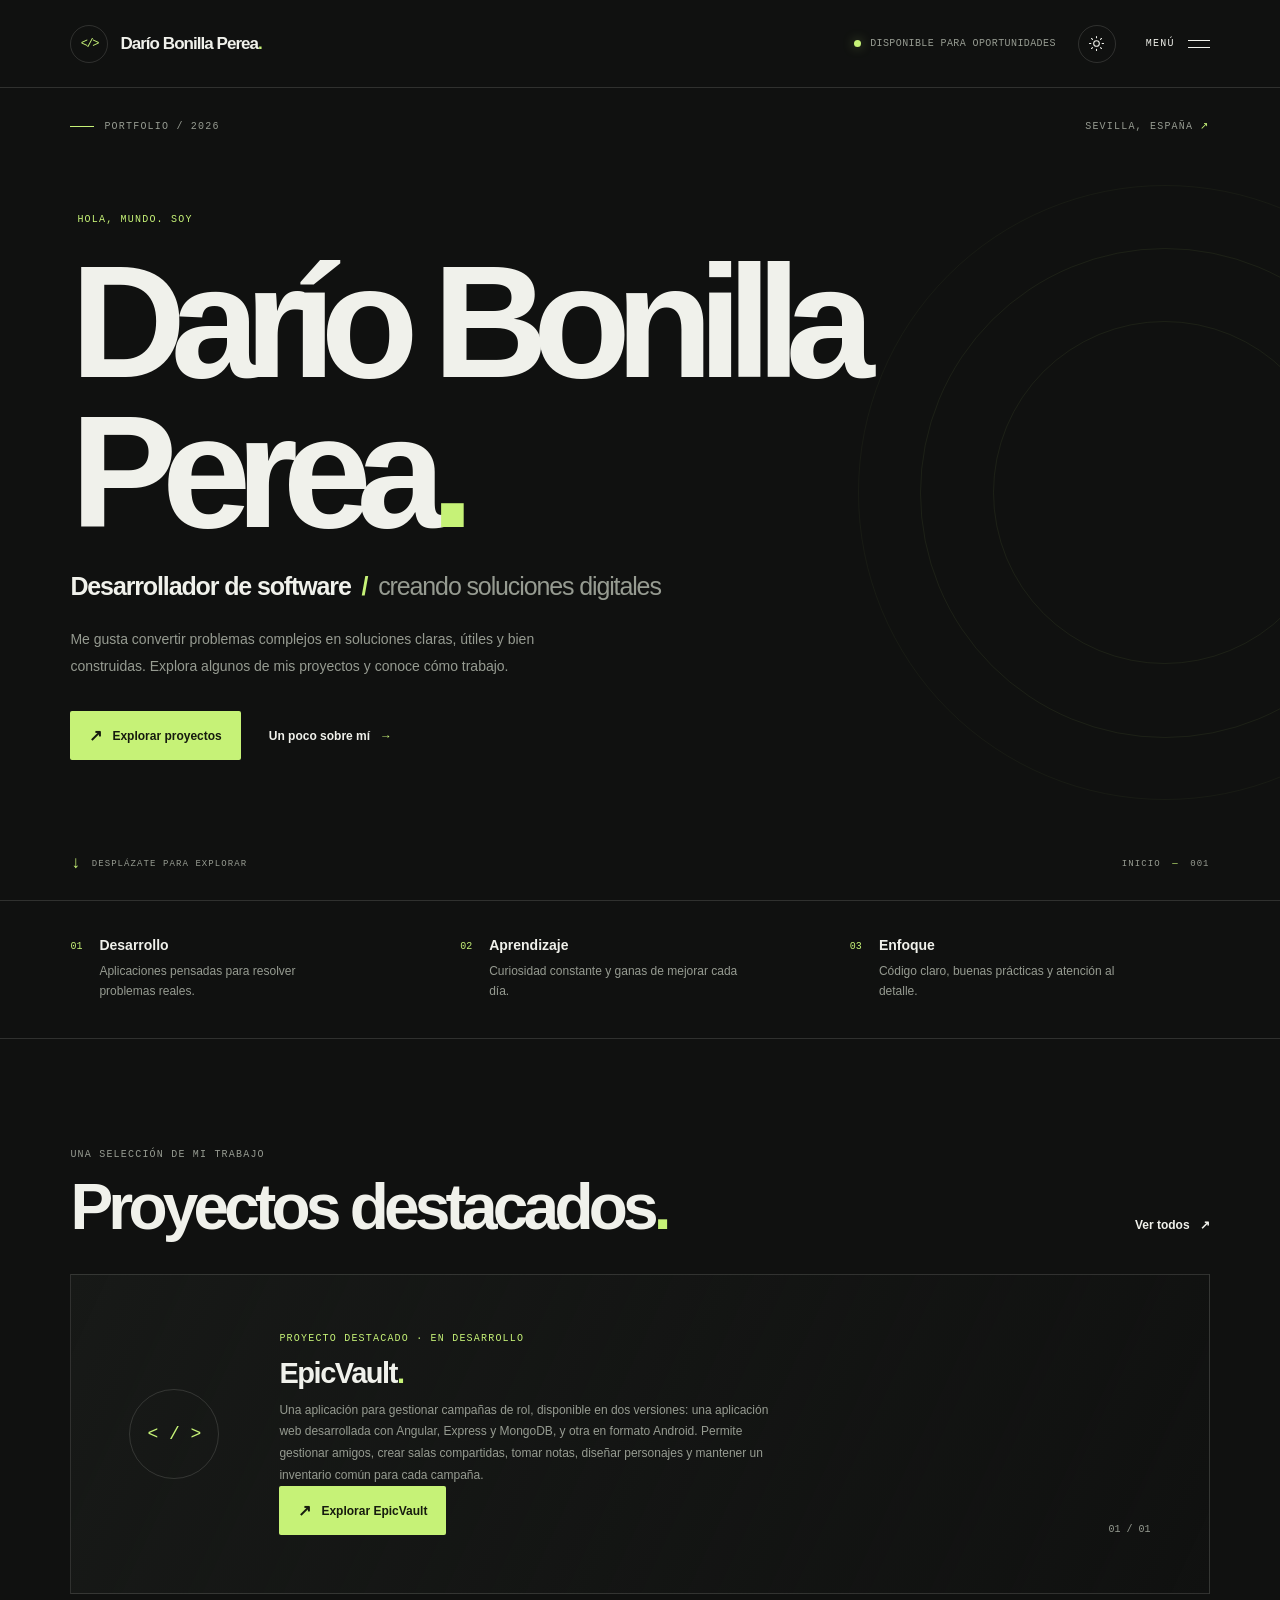
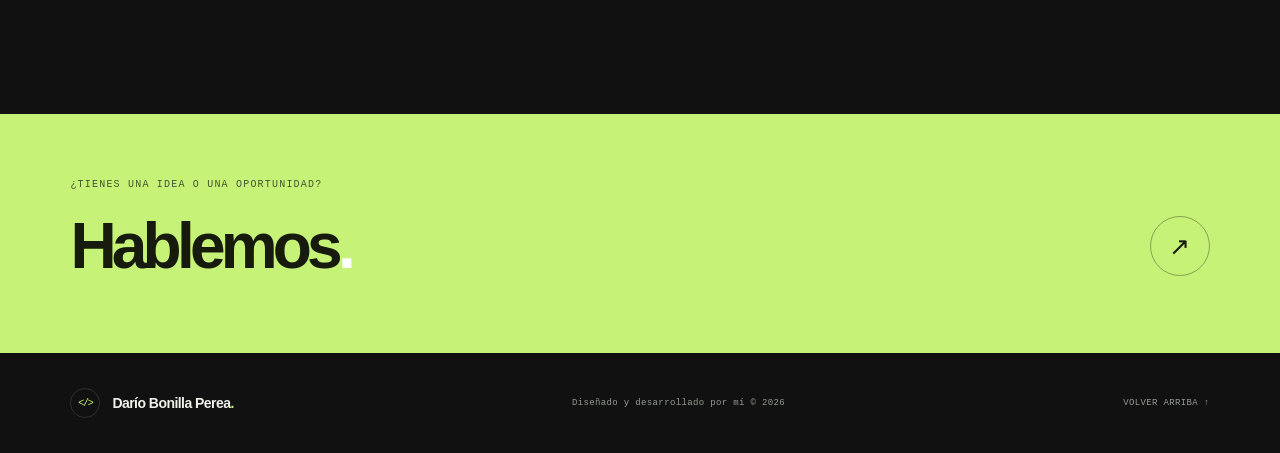
==== index.html @ 9d65a690 "Portfolio v1" ====
<!DOCTYPE html>
<html lang="es">

<head>
    <meta charset="UTF-8">
    <meta name="viewport" content="width=device-width, initial-scale=1.0">
    <title>Darío Bonilla Perea | Portfolio de desarrollador</title>
    <link rel="stylesheet" href="./css/style.css">
</head>

<body id="top">
    <header class="site-header">
        <a class="brand" href="./index.html" aria-label="Ir al inicio">
            <span class="brand-mark" aria-hidden="true">&lt;/&gt;</span>
            <span class="brand-name">Darío Bonilla Perea<span class="brand-dot">.</span></span>
        </a>

        <div class="header-actions">
            <span class="availability">
                <span class="status-dot"></span>
                Disponible para oportunidades
            </span>

            <button class="icon-button theme-toggle" type="button" aria-label="Cambiar tema" title="Cambiar tema">
                <svg class="sun-icon" viewBox="0 0 24 24" aria-hidden="true">
                    <circle cx="12" cy="12" r="4"></circle>
                    <path
                        d="M12 2v2m0 16v2M4.93 4.93l1.42 1.42m11.3 11.3 1.42 1.42M2 12h2m16 0h2M4.93 19.07l1.42-1.42m11.3-11.3 1.42-1.42">
                    </path>
                </svg>
            </button>

            <button class="menu-toggle" type="button" aria-label="Abrir menú de navegación" aria-expanded="false"
                aria-controls="site-menu">
                <span class="menu-toggle-label">MENÚ</span>
                <span class="menu-lines" aria-hidden="true">
                    <span></span>
                    <span></span>
                </span>
            </button>
        </div>
    </header>

    <nav class="site-menu" id="site-menu" aria-label="Navegación principal" hidden>
        <a href="./index.html"><span>01</span> Inicio</a>
        <a href="./pages/my_projects.html"><span>02</span> Proyectos</a>
        <a href="./pages/about_me.html"><span>03</span> Sobre mí</a>
        <a href="./pages/contact_me.html"><span>04</span> Contacto</a>
        <div class="menu-footer">Construido con intención. Línea a línea.</div>
    </nav>

    <div class="menu-backdrop" hidden></div>

    <main>
        <section class="hero" aria-labelledby="hero-title">
            <div class="hero-topline">
                <span class="eyebrow">
                    <span class="eyebrow-line"></span>
                    PORTFOLIO / 2026
                </span>
                <span class="hero-location">
                    SEVILLA, ESPAÑA <span aria-hidden="true">↗</span>
                </span>
            </div>

            <div class="hero-content">
                <p class="intro-label">HOLA, MUNDO. SOY</p>

                <h1 id="hero-title">
                    Darío Bonilla Perea<span class="accent">.</span>
                </h1>

                <p class="hero-role">
                    Desarrollador de software
                    <span class="role-separator"> / </span>
                    <span class="muted-role">creando soluciones digitales</span>
                </p>

                <p class="hero-description">
                    Me gusta convertir problemas complejos en soluciones claras,
                    útiles y bien construidas. Explora algunos de mis proyectos
                    y conoce cómo trabajo.
                </p>

                <div class="hero-links">
                    <a class="text-link primary-link" href="./pages/my_projects.html">
                        <span class="link-arrow">↗</span>
                        Explorar proyectos
                    </a>

                    <a class="text-link secondary-link" href="./pages/about_me.html">
                        Un poco sobre mí <span aria-hidden="true">→</span>
                    </a>
                </div>
            </div>

            <div class="hero-bottom">
                <span class="scroll-hint">
                    <span class="scroll-icon">↓</span>
                    DESPLÁZATE PARA EXPLORAR
                </span>

                <span class="hero-index">INICIO <span>—</span> 001</span>
            </div>

            <div class="decorative-grid" aria-hidden="true"></div>
        </section>

        <section class="quick-info" aria-label="Resumen">
            <div class="info-item">
                <span class="info-number">01</span>
                <div>
                    <h2>Desarrollo</h2>
                    <p>Aplicaciones pensadas para resolver problemas reales.</p>
                </div>
            </div>

            <div class="info-item">
                <span class="info-number">02</span>
                <div>
                    <h2>Aprendizaje</h2>
                    <p>Curiosidad constante y ganas de mejorar cada día.</p>
                </div>
            </div>

            <div class="info-item">
                <span class="info-number">03</span>
                <div>
                    <h2>Enfoque</h2>
                    <p>Código claro, buenas prácticas y atención al detalle.</p>
                </div>
            </div>
        </section>

        <section class="featured" aria-labelledby="featured-title">
            <div class="section-heading">
                <div>
                    <p class="eyebrow">UNA SELECCIÓN DE MI TRABAJO</p>
                    <h2 id="featured-title">
                        Proyectos destacados<span class="accent">.</span>
                    </h2>
                </div>

                <a class="text-link" href="./pages/my_projects.html">
                    Ver todos <span aria-hidden="true">↗</span>
                </a>
            </div>

            <div class="project-placeholder">
                <span class="project-placeholder-icon" aria-hidden="true">&lt; / &gt;</span>

                <div>
                    <p class="eyebrow">PROYECTO DESTACADO · EN DESARROLLO</p>
                    <h3>EpicVault<span class="accent">.</span></h3>

                    <p>
                        Una aplicación para gestionar campañas de rol, disponible en
                        dos versiones: una aplicación web desarrollada con Angular,
                        Express y MongoDB, y otra en formato Android. Permite gestionar
                        amigos, crear salas compartidas, tomar notas, diseñar personajes
                        y mantener un inventario común para cada campaña.
                    </p>

                    <a class="text-link primary-link" href="./projects/epicvault/index.html">
                        <span class="link-arrow">↗</span>
                        Explorar EpicVault
                    </a>
                </div>

                <span class="project-placeholder-number">01 / 01</span>
            </div>
        </section>

        <section class="contact-strip">
            <p class="eyebrow">¿TIENES UNA IDEA O UNA OPORTUNIDAD?</p>

            <div class="contact-strip-row">
                <h2>Hablemos<span class="accent">.</span></h2>

                <a class="round-link" href="./pages/contact_me.html" aria-label="Ir a contacto">↗</a>
            </div>
        </section>
    </main>

    <footer class="site-footer">
        <a class="brand footer-brand" href="./index.html">
            <span class="brand-mark" aria-hidden="true">&lt;/&gt;</span>
            <span class="brand-name">
                Darío Bonilla Perea<span class="brand-dot">.</span>
            </span>
        </a>

        <span>
            Diseñado y desarrollado por mí ©
            <span id="current-year">2026</span>
        </span>

        <a href="#top" class="back-top">VOLVER ARRIBA ↑</a>
    </footer>

    <script src="./js/script.js"></script>
</body>

</html>
---- css/style.css ----
:root {
    color-scheme: dark;
    --bg: #101110;
    --surface: #171917;
    --surface-2: #1d201d;
    --text: #f0f1eb;
    --muted: #969b91;
    --line: rgba(240, 241, 235, .14);
    --accent: #c6f277;
    --accent-ink: #161b0e;
    --mono: "DM Mono", monospace;
    --sans: "Manrope", sans-serif;
    --header-height: 88px;
}

* {
    box-sizing: border-box;
}

html {
    scroll-behavior: smooth;
    scroll-padding-top: 100px;
}

body {
    margin: 0;
    background: var(--bg);
    color: var(--text);
    font-family: var(--sans);
    -webkit-font-smoothing: antialiased;
}

body.menu-open {
    overflow: hidden;
}

a {
    color: inherit;
    text-decoration: none;
}

button {
    color: inherit;
    font: inherit;
}

.site-header {
    height: var(--header-height);
    display: flex;
    align-items: center;
    justify-content: space-between;
    padding: 0 clamp(22px, 5.5vw, 88px);
    border-bottom: 1px solid var(--line);
    position: relative;
    z-index: 20;
    background: var(--bg);
}

.brand {
    display: inline-flex;
    align-items: center;
    gap: 12px;
    font-weight: 800;
    letter-spacing: -.06em;
}

.brand-mark {
    display: grid;
    place-items: center;
    width: 38px;
    height: 38px;
    border: 1px solid var(--line);
    border-radius: 50%;
    color: var(--accent);
    font: 500 12px var(--mono);
    letter-spacing: -.12em;
}

.brand-name {
    font-size: 17px;
}

.brand-dot,
.accent {
    color: var(--accent);
}

.header-actions {
    display: flex;
    align-items: center;
    gap: 22px;
}

.availability {
    display: flex;
    align-items: center;
    gap: 9px;
    color: var(--muted);
    font: 10px var(--mono);
    letter-spacing: .04em;
    text-transform: uppercase;
}

.status-dot {
    width: 7px;
    height: 7px;
    background: var(--accent);
    border-radius: 50%;
    box-shadow: 0 0 12px #c6f27766;
}

.icon-button,
.menu-toggle {
    border: 0;
    background: none;
    cursor: pointer;
}

.icon-button {
    width: 38px;
    height: 38px;
    display: grid;
    place-items: center;
    border: 1px solid var(--line);
    border-radius: 50%;
}

.sun-icon {
    width: 17px;
    fill: none;
    stroke: currentColor;
    stroke-width: 1.5;
    stroke-linecap: round;
}

.menu-toggle {
    display: flex;
    align-items: center;
    gap: 13px;
    padding: 10px 0 10px 8px;
    font: 10px var(--mono);
    letter-spacing: .12em;
}

.menu-lines {
    display: flex;
    width: 22px;
    flex-direction: column;
    gap: 6px;
}

.menu-lines span {
    display: block;
    width: 22px;
    height: 1px;
    background: var(--text);
    transition: transform .25s ease;
}

.menu-toggle[aria-expanded="true"] .menu-lines span:first-child {
    transform: translateY(3.5px) rotate(45deg);
}

.menu-toggle[aria-expanded="true"] .menu-lines span:last-child {
    transform: translateY(-3.5px) rotate(-45deg);
}

.site-menu {
    position: fixed;
    z-index: 19;
    top: var(--header-height);
    right: 0;
    width: min(460px, 100%);
    height: calc(100dvh - var(--header-height));
    padding: clamp(30px, 6vw, 64px);
    background: var(--surface);
    border-left: 1px solid var(--line);
    display: flex;
    flex-direction: column;
}

.site-menu[hidden],
.menu-backdrop[hidden] {
    display: none;
}

.site-menu>a {
    display: flex;
    align-items: baseline;
    gap: 22px;
    padding: 17px 0;
    border-bottom: 1px solid var(--line);
    font-size: clamp(24px, 4vw, 36px);
    font-weight: 600;
    letter-spacing: -.06em;
    transition: color .2s;
}

.site-menu>a:hover {
    color: var(--accent);
}

.site-menu>a span {
    font: 10px var(--mono);
    color: var(--accent);
    letter-spacing: 0;
}

.menu-footer {
    margin-top: auto;
    color: var(--muted);
    font: 10px var(--mono);
    text-transform: uppercase;
    letter-spacing: .06em;
}

.menu-backdrop {
    position: fixed;
    z-index: 18;
    inset: var(--header-height) 0 0;
    background: #0009;
    backdrop-filter: blur(3px);
}

.hero {
    min-height: min(760px, calc(100svh - var(--header-height)));
    min-height: max(650px, calc(100svh - var(--header-height)));
    padding: 32px clamp(22px, 5.5vw, 88px) 27px;
    display: flex;
    flex-direction: column;
    position: relative;
    overflow: hidden;
}

.hero-topline,
.hero-bottom {
    display: flex;
    justify-content: space-between;
    align-items: center;
    gap: 18px;
    position: relative;
    z-index: 1;
}

.eyebrow,
.hero-location,
.intro-label,
.scroll-hint,
.hero-index {
    font: 10px var(--mono);
    letter-spacing: .12em;
}

.eyebrow {
    color: var(--muted);
    display: flex;
    align-items: center;
    gap: 10px;
}

.eyebrow-line {
    width: 24px;
    height: 1px;
    background: var(--accent);
}

.hero-location {
    color: var(--muted);
}

.hero-location span {
    color: var(--accent);
}

.hero-content {
    width: min(900px, 100%);
    margin: auto 0;
    padding: 78px 0 90px;
    position: relative;
    z-index: 1;
    animation: rise-in .8s both;
}

.intro-label {
    color: var(--accent);
    margin: 0 0 22px 7px;
}

h1 {
    font-size: clamp(68px, 12.5vw, 174px);
    line-height: .94;
    letter-spacing: -.095em;
    margin: 0 0 25px;
    font-weight: 600;
}

.hero-role {
    font-size: clamp(17px, 2.2vw, 25px);
    letter-spacing: -.045em;
    margin: 0;
    font-weight: 600;
}

.role-separator {
    color: var(--accent);
    padding: 0 5px;
}

.muted-role {
    color: var(--muted);
    font-weight: 400;
}

.hero-description {
    max-width: 470px;
    color: var(--muted);
    font-size: 14px;
    line-height: 1.9;
    margin: 25px 0 32px;
}

.hero-links {
    display: flex;
    align-items: center;
    flex-wrap: wrap;
    gap: 28px;
}

.text-link {
    display: inline-flex;
    align-items: center;
    gap: 10px;
    font-size: 12px;
    font-weight: 700;
    transition: color .2s;
}

.text-link:hover {
    color: var(--accent);
}

.primary-link {
    background: var(--accent);
    color: var(--accent-ink);
    padding: 15px 19px;
    border-radius: 2px;
}

.primary-link:hover {
    background: var(--text);
    color: var(--accent-ink);
}

.link-arrow {
    font-size: 16px;
}

.secondary-link {
    padding: 12px 0;
}

.secondary-link span {
    color: var(--accent);
}

.hero-bottom {
    color: var(--muted);
}

.scroll-hint {
    display: flex;
    align-items: center;
    gap: 10px;
    font-size: 9px;
}

.scroll-icon {
    color: var(--accent);
    font-size: 17px;
}

.hero-index {
    font-size: 9px;
}

.hero-index span {
    color: var(--accent);
    padding: 0 5px;
}

.decorative-grid {
    position: absolute;
    width: 48vw;
    height: 48vw;
    max-width: 660px;
    max-height: 660px;
    right: -15vw;
    top: 12%;
    border: 1px solid #c6f2770b;
    border-radius: 50%;
    pointer-events: none;
}

.decorative-grid::before,
.decorative-grid::after {
    content: "";
    position: absolute;
    inset: 10%;
    border: 1px solid #c6f27712;
    border-radius: 50%;
}

.decorative-grid::after {
    inset: 22%;
}

.quick-info {
    display: grid;
    grid-template-columns: repeat(3, 1fr);
    border-top: 1px solid var(--line);
    border-bottom: 1px solid var(--line);
    padding: 36px clamp(22px, 5.5vw, 88px);
    gap: 30px;
}

.info-item {
    display: flex;
    gap: 17px;
}

.info-number {
    font: 10px var(--mono);
    color: var(--accent);
    padding-top: 4px;
}

.info-item h2 {
    font-size: 14px;
    margin: 0 0 8px;
    font-weight: 700;
}

.info-item p {
    color: var(--muted);
    font-size: 12px;
    line-height: 1.7;
    max-width: 250px;
    margin: 0;
}

.featured {
    padding: 110px clamp(22px, 5.5vw, 88px) 120px;
}

.section-heading {
    display: flex;
    justify-content: space-between;
    align-items: end;
    gap: 20px;
    margin-bottom: 35px;
}

.section-heading .eyebrow {
    margin: 0 0 15px;
}

.section-heading h2,
.contact-strip h2 {
    font-size: clamp(34px, 5.2vw, 64px);
    letter-spacing: -.075em;
    line-height: 1;
    margin: 0;
    font-weight: 600;
}

.section-heading>.text-link {
    padding-bottom: 7px;
}

.project-placeholder {
    min-height: 260px;
    border: 1px solid var(--line);
    background: linear-gradient(115deg, var(--surface), transparent);
    display: grid;
    grid-template-columns: 120px 1fr auto;
    align-items: center;
    gap: 30px;
    padding: clamp(24px, 5vw, 58px);
}

.project-placeholder-icon {
    display: grid;
    place-items: center;
    width: 90px;
    height: 90px;
    border: 1px solid var(--line);
    border-radius: 50%;
    font: 18px var(--mono);
    color: var(--accent);
}

.project-placeholder .eyebrow {
    margin: 0 0 13px;
    color: var(--accent);
}

.project-placeholder h3 {
    font-size: clamp(20px, 3vw, 29px);
    letter-spacing: -.05em;
    margin: 0 0 10px;
}

.project-placeholder p:not(.eyebrow) {
    color: var(--muted);
    font-size: 12px;
    line-height: 1.8;
    max-width: 510px;
    margin: 0;
}

.project-placeholder-number {
    color: var(--muted);
    font: 10px var(--mono);
    align-self: end;
}

.contact-strip {
    padding: 65px clamp(22px, 5.5vw, 88px) 75px;
    background: var(--accent);
    color: var(--accent-ink);
}

.contact-strip .eyebrow {
    color: #46552e;
    margin: 0 0 24px;
}

.contact-strip-row {
    display: flex;
    align-items: center;
    justify-content: space-between;
    gap: 20px;
}

.contact-strip .accent {
    color: #fff;
}

.round-link {
    display: grid;
    place-items: center;
    width: 60px;
    height: 60px;
    border: 1px solid #26301866;
    border-radius: 50%;
    font-size: 25px;
    transition: background .2s, color .2s, transform .2s;
}

.round-link:hover {
    background: var(--accent-ink);
    color: var(--accent);
    transform: rotate(45deg);
}

.site-footer {
    min-height: 100px;
    padding: 25px clamp(22px, 5.5vw, 88px);
    display: flex;
    align-items: center;
    justify-content: space-between;
    gap: 20px;
    color: var(--muted);
    font: 9px var(--mono);
    letter-spacing: .04em;
}

.footer-brand {
    color: var(--text);
    font-family: var(--sans);
}

.footer-brand .brand-mark {
    width: 30px;
    height: 30px;
    font-size: 10px;
}

.footer-brand .brand-name {
    font-size: 14px;
}

.back-top {
    transition: color .2s;
}

.back-top:hover {
    color: var(--accent);
}

body.light-theme {
    color-scheme: light;
    --bg: #f3f4ee;
    --surface: #e9ebe3;
    --surface-2: #dfe2d7;
    --text: #191c17;
    --muted: #62685e;
    --line: rgba(25, 28, 23, .17);
    --accent: #587c20;
    --accent-ink: #f6f8ef;
}

body.light-theme .contact-strip {
    color: #f6f8ef;
}

body.light-theme .contact-strip .eyebrow {
    color: #e0ebc9;
}

body.light-theme .contact-strip .accent {
    color: #191c17;
}

body.light-theme .decorative-grid {
    border-color: #587c200b;
}

body.light-theme .decorative-grid::before,
body.light-theme .decorative-grid::after {
    border-color: #587c2012;
}

@keyframes rise-in {
    from {
        opacity: 0;
        transform: translateY(18px);
    }

    to {
        opacity: 1;
        transform: translateY(0);
    }
}

@media (max-width: 760px) {
    :root {
        --header-height: 74px;
    }

    .site-header {
        padding-inline: 22px;
    }

    .availability {
        display: none;
    }

    .hero {
        min-height: max(600px, calc(100svh - var(--header-height)));
        padding-top: 24px;
    }

    .hero-content {
        padding: 70px 0;
    }

    h1 {
        font-size: clamp(58px, 15vw, 105px);
        overflow-wrap: anywhere;
    }

    .hero-role {
        line-height: 1.65;
    }

    .role-separator {
        padding: 0 2px;
    }

    .hero-description {
        font-size: 13px;
    }

    .quick-info {
        grid-template-columns: 1fr;
        padding-block: 28px;
        gap: 24px;
    }

    .info-item p {
        max-width: 420px;
    }

    .featured {
        padding-block: 75px 80px;
    }

    .section-heading {
        align-items: start;
        flex-direction: column;
    }

    .section-heading>.text-link {
        padding: 0;
    }

    .project-placeholder {
        grid-template-columns: 1fr auto;
        gap: 22px;
    }

    .project-placeholder-icon {
        width: 65px;
        height: 65px;
        grid-column: 1 / -1;
    }

    .project-placeholder-number {
        grid-column: 2;
        grid-row: 2;
    }

    .site-footer {
        flex-wrap: wrap;
    }
}

@media (max-width: 430px) {
    .hero-location {
        font-size: 8px;
    }

    .eyebrow,
    .intro-label {
        font-size: 9px;
    }

    .hero-links {
        align-items: flex-start;
        flex-direction: column;
        gap: 12px;
    }

    .project-placeholder {
        grid-template-columns: 1fr;
    }

    .project-placeholder-number {
        grid-column: auto;
        grid-row: auto;
    }

    .site-footer {
        align-items: flex-start;
        flex-direction: column;
    }
}

@media (prefers-reduced-motion: reduce) {

    *,
    *::before,
    *::after {
        scroll-behavior: auto !important;
        animation-duration: .01ms !important;
        animation-iteration-count: 1 !important;
        transition-duration: .01ms !important;
    }
}
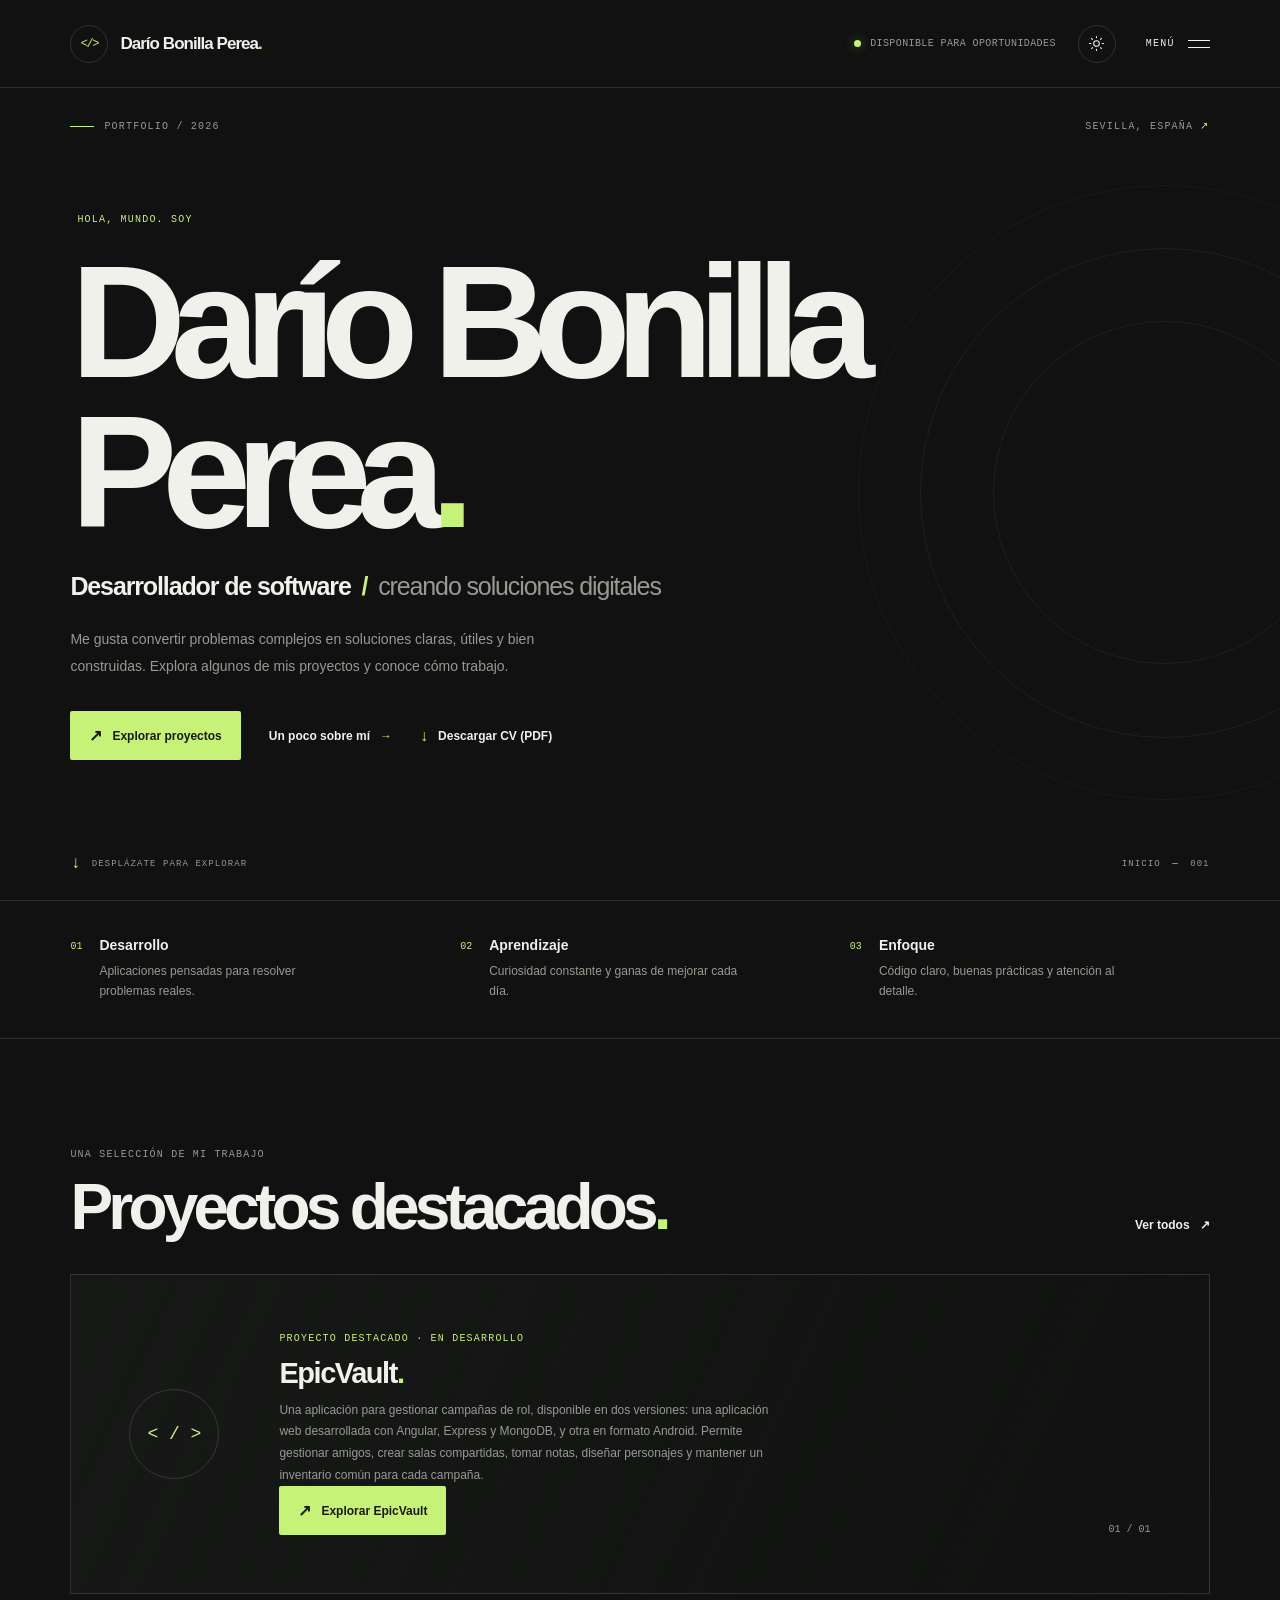
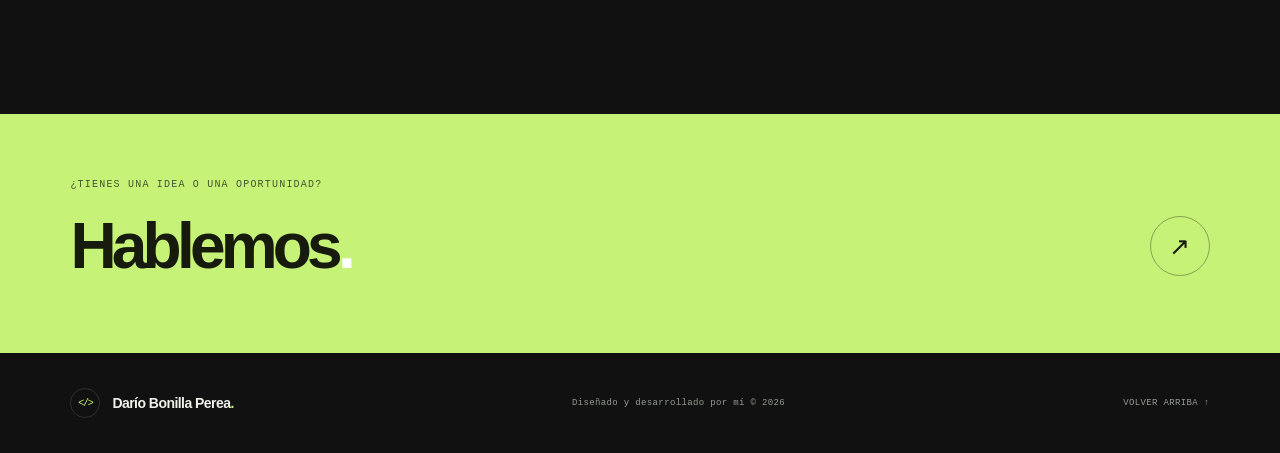
==== commit 22c98cf9: "Portfolio v1 with CV" ====
--- a/index.html
+++ b/index.html
@@ -91,6 +91,13 @@
                     <a class="text-link secondary-link" href="./pages/about_me.html">
                         Un poco sobre mí <span aria-hidden="true">→</span>
                     </a>
+
+                    <a class="text-link secondary-link"
+                        href=".\assets\documents\Curriculum-Vitae Darío Bonilla Perea.pdf"
+                        download="Curriculum-Vitae-Dario-Bonilla-Perea.pdf">
+                        <span class="link-arrow">↓</span>
+                        Descargar CV (PDF)
+                    </a>
                 </div>
             </div>
 
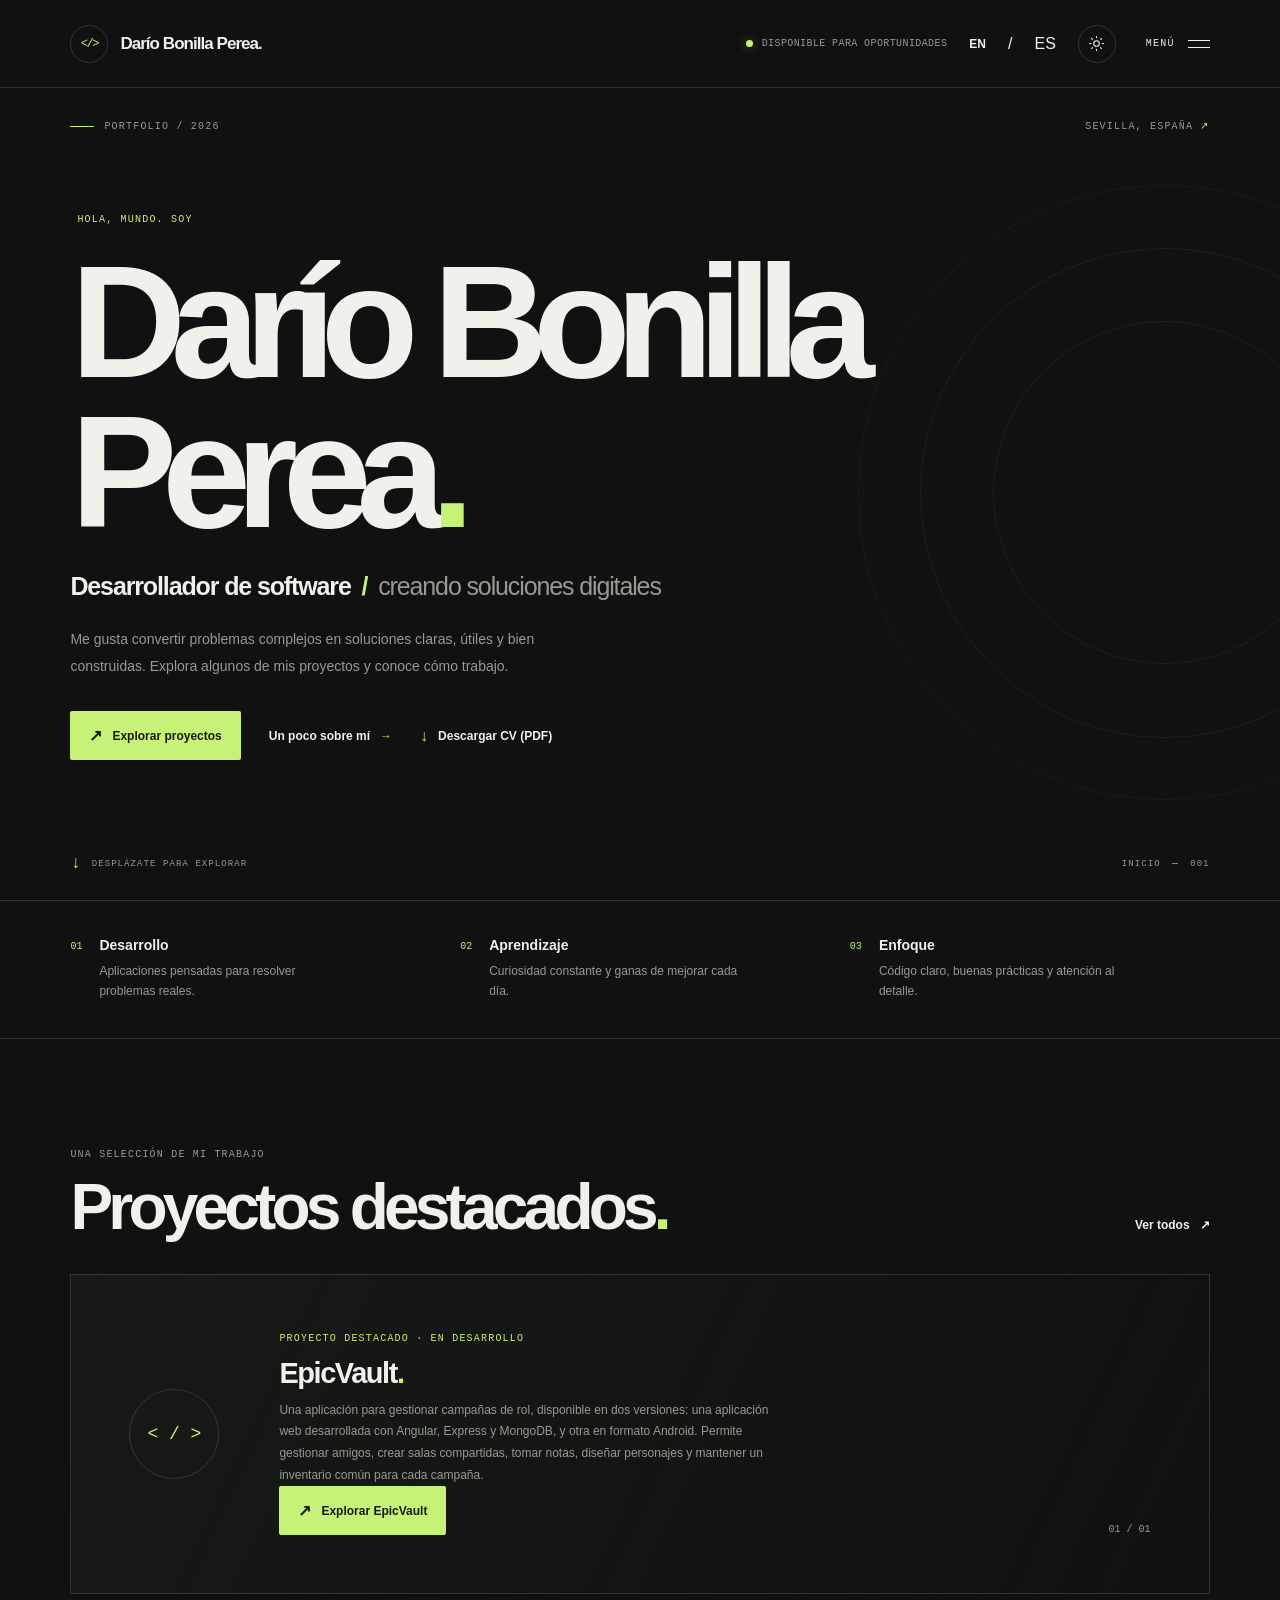
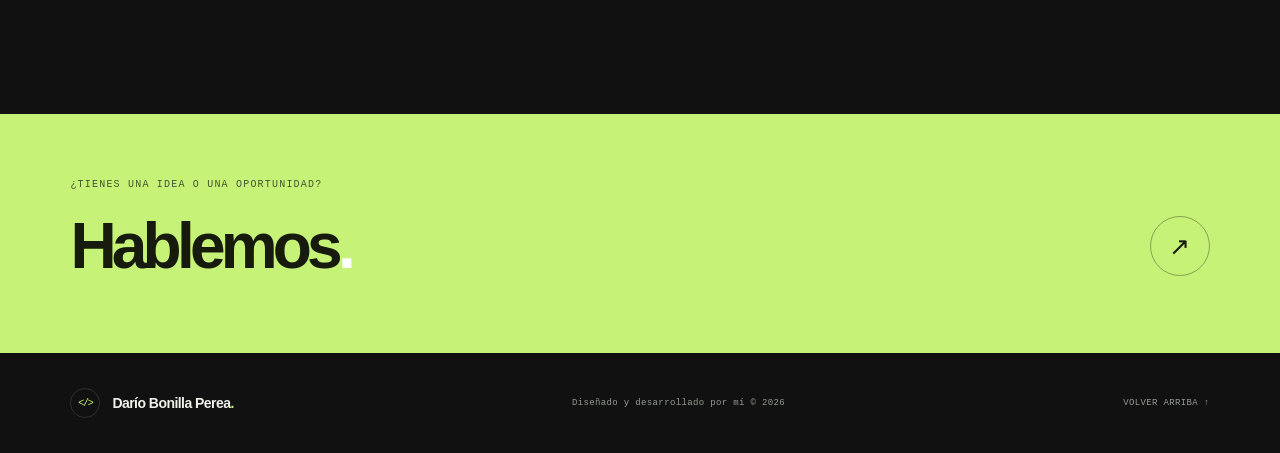
==== commit 4cbc904f: "Comienzo de Versión en inglés" ====
--- a/index.html
+++ b/index.html
@@ -20,6 +20,11 @@
                 <span class="status-dot"></span>
                 Disponible para oportunidades
             </span>
+
+            <a class="text-link secondary-link" href="./en/index.html" lang="en" hreflang="en"
+                aria-label="Cambiar al inglés">EN</a>
+            <span aria-hidden="true">/</span>
+            <span lang="es" aria-current="page" aria-label="Idioma actual: Español">ES</span>
 
             <button class="icon-button theme-toggle" type="button" aria-label="Cambiar tema" title="Cambiar tema">
                 <svg class="sun-icon" viewBox="0 0 24 24" aria-hidden="true">
@@ -93,7 +98,7 @@
                     </a>
 
                     <a class="text-link secondary-link"
-                        href=".\assets\documents\Curriculum-Vitae Darío Bonilla Perea.pdf"
+                        href="./assets/documents/Curriculum-Vitae%20Dar%C3%ADo%20Bonilla%20Perea.pdf"
                         download="Curriculum-Vitae-Dario-Bonilla-Perea.pdf">
                         <span class="link-arrow">↓</span>
                         Descargar CV (PDF)
